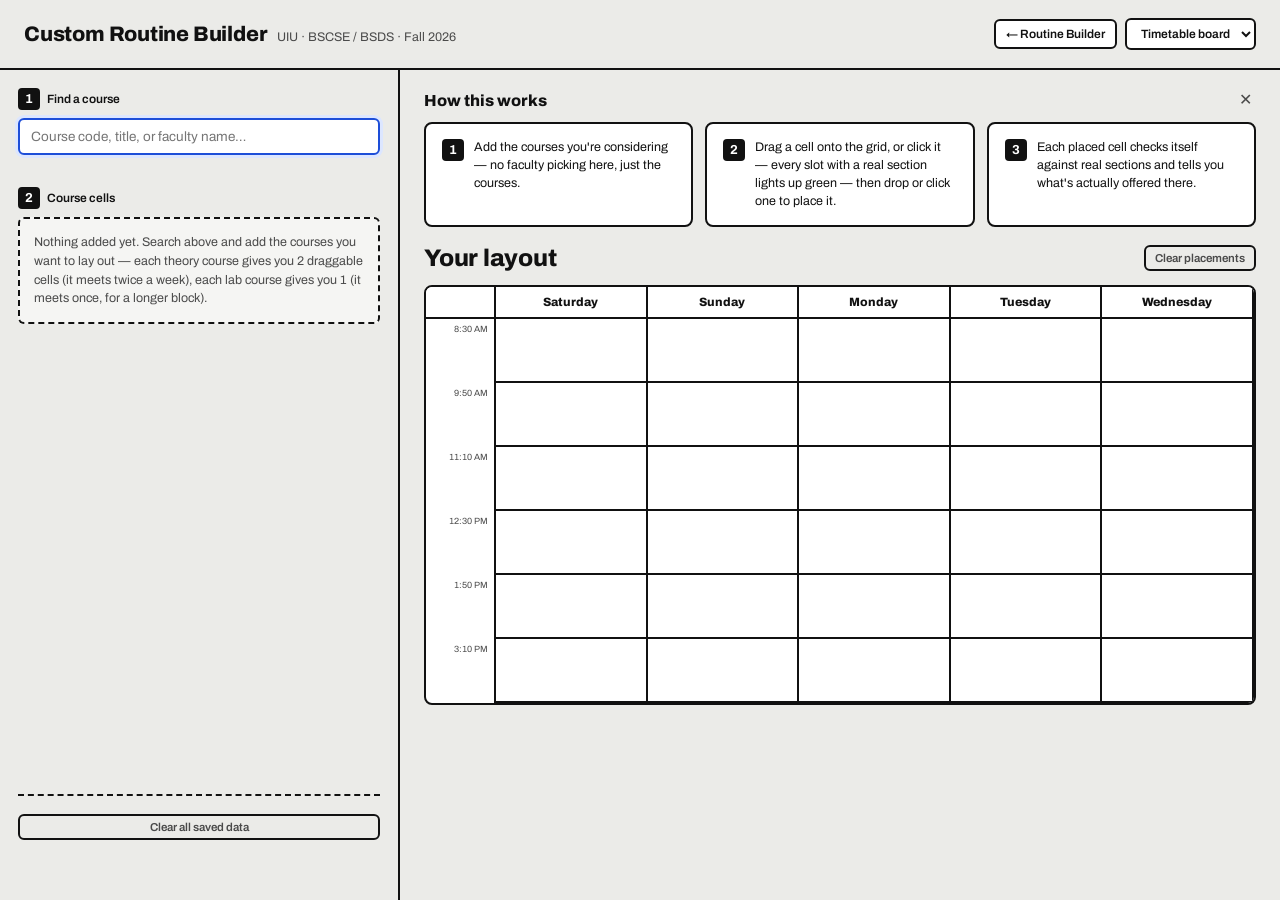
==== custom.html @ f7a24b92 "Custom Routine builder is introduced" ====
<!DOCTYPE html>
<html lang="en">
<head>
<meta charset="UTF-8">
<meta name="viewport" content="width=device-width, initial-scale=1, viewport-fit=cover">
<title>Custom Routine Builder — Fall 2026</title>
<link rel="preconnect" href="https://fonts.googleapis.com">
<link rel="preconnect" href="https://fonts.gstatic.com" crossorigin>
<link href="https://fonts.googleapis.com/css2?family=Archivo:wght@400;500;600;800&family=Bricolage+Grotesque:opsz,wght@12..96,500;12..96,700;12..96,800&family=Caveat:wght@500;700&family=Figtree:wght@400;500;600&family=Fraunces:opsz,wght@9..144,500;9..144,600;9..144,700&family=Hanken+Grotesk:wght@400;500;600&family=Plus+Jakarta+Sans:wght@400;500;600;700;800&display=swap" rel="stylesheet">
<link rel="stylesheet" href="style.css">
</head>
<body>

<div class="topbar">
  <div class="brand">
    <h1>Custom Routine Builder</h1>
    <span class="sub">UIU · BSCSE / BSDS · Fall 2026</span>
  </div>
  <div class="theme-controls">
    <a class="theme-toggle nav-link" href="index.html">← Routine Builder</a>
    <select id="conceptSelect" class="theme-toggle" aria-label="Design">
      <option value="board" selected>Timetable board</option>
      <option value="dusk">Campus dusk</option>
      <option value="diary">Study diary</option>
      <option value="soft">Soft studio</option>
    </select>
  </div>
</div>

<div class="layout">
  <aside class="sidebar">
    <div>
      <div class="panel-title"><span class="step-num">1</span> Find a course</div>
      <div class="search-box-wrap">
        <input type="text" id="searchBox" placeholder="Course code, title, or faculty name…" autocomplete="off">
        <button class="search-clear" id="searchClear" type="button" aria-label="Clear search" style="display:none">✕</button>
      </div>
      <div class="search-results" id="searchResults"></div>
    </div>

    <div>
      <div class="panel-title"><span class="step-num">2</span> Course cells</div>
      <div class="mycourses" id="myCourses">
        <div class="empty-note">Nothing added yet. Search above and add the courses you want to lay out — each theory course gives you 2 draggable cells (it meets twice a week), each lab course gives you 1 (it meets once, for a longer block).</div>
      </div>
    </div>

    <div class="reset-row">
      <button class="btn small ghost danger" id="resetBtn" type="button">Clear all saved data</button>
    </div>
  </aside>

  <main class="main">
    <div class="onboarding" id="onboarding">
      <div class="ob-header">
        <div class="ob-title">How this works</div>
        <button class="onboarding-close" id="onboardingClose" aria-label="Dismiss">✕</button>
      </div>
      <div class="ob-steps">
        <div class="ob-step"><span class="step-num">1</span> Add the courses you're considering — no faculty picking here, just the courses.</div>
        <div class="ob-step"><span class="step-num">2</span> Drag a cell onto the grid, or click it — every slot with a real section lights up green — then drop or click one to place it.</div>
        <div class="ob-step"><span class="step-num">3</span> Each placed cell checks itself against real sections and tells you what's actually offered there.</div>
      </div>
    </div>

    <div class="main-head">
      <h2>Your layout</h2>
      <div class="main-head-actions">
        <button class="btn small ghost" id="clearGridBtn" type="button">Clear placements</button>
      </div>
    </div>

    <div id="statusArea"></div>

    <div class="grid-wrap custom-grid-wrap" id="gridWrap">
      <div class="cgrid" id="cgrid"></div>
    </div>

    <div class="alt-list" id="placementDetail"></div>
  </main>
</div>

<script src="data.js"></script>
<script src="app-custom.js"></script>
</body>
</html>
---- style.css ----
/* ---------- concept skins ----------
     Four complete, fixed looks (not light/dark variants of one palette) —
     picked via [data-concept] on <html>. Diary is the default on bare :root.
     Each defines the full token set below: surfaces, ink, accent, status
     colors, 8 course-block color slots, radius/border-width scale, shadow
     treatment (including a block-specific one), fonts, the step-badge shape,
     and a few decorative switches (dotted background, washi tape, tilt). */
  :root[data-concept="diary"] {
    --paper: #EEF2F8; --paper-2: #F4F6FC; --paper-raised: #FFFFFF;
    --ink: #18213F; --ink-soft: #5B6485; --rule: #D5DCEC;
    --accent: #2D4FE0; --accent-ink: #1C3AA8; --accent-soft: #E2E8FF;
    --ok-bg: #DDF3E4; --ok-ink: #1B5E36; --danger-bg: #FFE1E6; --danger-ink: #8A2340;
    --c1: #CDC3FF; --c2: #BDE9D2; --c3: #FFE184; --c4: #FFC2D4;
    --c5: #C3D9FF; --c6: #D7F2C9; --c7: #FFD9A8; --c8: #E8C6FF;
    --blk-ink: #18213F;
    --r-lg: 14px; --r-md: 10px; --r-btn: 10px; --r-blk: 4px; --bw: 1px;
    --shadow: 0 2px 8px rgba(24,33,63,.07);
    --blk-shadow: 0 3px 8px rgba(24,33,63,.18); --blk-border: 0 solid transparent;
    --f-d: 'Bricolage Grotesque','Segoe UI',sans-serif; --f-b: 'Figtree','Segoe UI',sans-serif; --f-h: 'Caveat','Segoe UI',cursive;
    --hw: 700; --tilt-on: 1; --tape: block;
    --step-bg: transparent; --step-ink: #2D4FE0; --step-bd: 1.5px solid #2D4FE0; --step-r: 50%; --step-fs: 13px;
    --brand-deco: underline wavy #2D4FE0 2px;
    --bg-img: radial-gradient(#C6CFE4 1px, transparent 1.3px); --bg-size: 20px 20px;
    color-scheme: light;
  }
  :root[data-concept="soft"] {
    --paper: #F1EEFB; --paper-2: #F8F6FE; --paper-raised: #FFFFFF;
    --ink: #231F3A; --ink-soft: #6A6587; --rule: #E7E2F6;
    --accent: #6C4CF5; --accent-ink: #4A2FD1; --accent-soft: #EBE6FF;
    --ok-bg: #DFF5EA; --ok-ink: #1E6A46; --danger-bg: #FFE3EC; --danger-ink: #9A2A54;
    --c1: #E2D9FF; --c2: #D3F1E4; --c3: #FFE8C4; --c4: #FFD8E3;
    --c5: #D6E4FF; --c6: #E0F7E9; --c7: #FFEFD1; --c8: #F2DCFF;
    --blk-ink: #2A2347;
    --r-lg: 22px; --r-md: 14px; --r-btn: 999px; --r-blk: 14px; --bw: 1px;
    --shadow: 0 10px 30px rgba(84,62,170,.10);
    --blk-shadow: 0 4px 12px rgba(84,62,170,.14); --blk-border: 0 solid transparent;
    --f-d: 'Plus Jakarta Sans','Segoe UI',sans-serif; --f-b: 'Plus Jakarta Sans','Segoe UI',sans-serif; --f-h: 'Plus Jakarta Sans','Segoe UI',sans-serif;
    --hw: 700; --tilt-on: 0; --tape: none;
    --step-bg: #6C4CF5; --step-ink: #FFFFFF; --step-bd: 0 solid transparent; --step-r: 50%; --step-fs: 13px;
    --brand-deco: none;
    --bg-img: none; --bg-size: auto;
    color-scheme: light;
  }
  :root[data-concept="dusk"] {
    --paper: #1D1829; --paper-2: #201B2D; --paper-raised: #272135;
    --ink: #F4EFFA; --ink-soft: #AAA0C0; --rule: #3A3250;
    --accent: #F4B97A; --accent-ink: #F8CDA0; --accent-soft: #3B3047;
    --ok-bg: #20382F; --ok-ink: #A4E6C8; --danger-bg: #3E2430; --danger-ink: #F2A3BA;
    --c1: #B8A6F2; --c2: #8FD8BA; --c3: #F4B97A; --c4: #F2A3BA;
    --c5: #A6C6F2; --c6: #9ED9C9; --c7: #E8C98F; --c8: #D7A6E8;
    --blk-ink: #1D1829;
    --r-lg: 16px; --r-md: 11px; --r-btn: 10px; --r-blk: 10px; --bw: 1px;
    --shadow: none;
    --blk-shadow: none; --blk-border: 0 solid transparent;
    --f-d: 'Fraunces','Georgia',serif; --f-b: 'Hanken Grotesk','Segoe UI',sans-serif; --f-h: 'Fraunces','Georgia',serif;
    --hw: 600; --tilt-on: 0; --tape: none;
    --step-bg: transparent; --step-ink: #F4B97A; --step-bd: 1.5px solid #F4B97A; --step-r: 50%; --step-fs: 13px;
    --brand-deco: none;
    --bg-img: none; --bg-size: auto;
    color-scheme: dark;
  }
  :root, :root[data-concept="board"] {
    --paper: #EBEBE8; --paper-2: #F5F5F3; --paper-raised: #FFFFFF;
    --ink: #111111; --ink-soft: #4A4A4A; --rule: #111111;
    --accent: #1D4ED8; --accent-ink: #1638A8; --accent-soft: #DCE6FF;
    --ok-bg: #BFF0CF; --ok-ink: #0B3D1E; --danger-bg: #FFD1C2; --danger-ink: #7A1F0B;
    --c1: #9DB8FF; --c2: #7FDDA8; --c3: #FFD43B; --c4: #FF9B85;
    --c5: #B8CCFF; --c6: #A8E8C4; --c7: #FFE27A; --c8: #FFBCA8;
    --blk-ink: #111111;
    --r-lg: 8px; --r-md: 6px; --r-btn: 6px; --r-blk: 4px; --bw: 2px;
    --shadow: none;
    --blk-shadow: 2px 2px 0 #111111; --blk-border: 2px solid #111111;
    --f-d: 'Archivo','Arial Narrow',sans-serif; --f-b: 'Archivo','Segoe UI',sans-serif; --f-h: 'Archivo','Segoe UI',sans-serif;
    --hw: 800; --tilt-on: 0; --tape: none;
    --step-bg: #111111; --step-ink: #FFFFFF; --step-bd: 0 solid transparent; --step-r: 4px; --step-fs: 13px;
    --brand-deco: none;
    --bg-img: none; --bg-size: auto;
    color-scheme: light;
  }

  * { box-sizing: border-box; }
  html, body { height: 100%; }
  body {
    margin: 0;
    background-color: var(--paper); background-image: var(--bg-img); background-size: var(--bg-size);
    color: var(--ink);
    font-family: var(--f-b), system-ui, sans-serif;
    padding-top: env(safe-area-inset-top, 0px);
    padding-bottom: env(safe-area-inset-bottom, 0px);
    transition: background-color .2s, color .2s;
  }
  body::before {
    content: "";
    position: fixed;
    inset: 0 0 auto;
    height: env(safe-area-inset-top, 0px);
    background: var(--paper);
    z-index: 50;
  }
  h1, h2, h3 { font-family: var(--f-d); margin: 0; font-weight: var(--hw); letter-spacing: -.01em; }
  a { color: inherit; }

  .topbar {
    position: sticky; top: env(safe-area-inset-top, 0px); z-index: 20;
    display: flex; align-items: center; justify-content: space-between;
    gap: 12px; padding: 18px 24px; border-bottom: var(--bw) solid var(--rule);
    background: var(--paper);
  }
  .topbar .brand { display: flex; align-items: baseline; gap: 10px; flex-wrap: wrap; }
  .topbar h1 { font-size: 21px; text-decoration: var(--brand-deco); text-underline-offset: 6px; }
  .topbar .sub { font-size: 12.5px; color: var(--ink-soft); font-family: var(--f-b); }
  .theme-controls { display: flex; align-items: center; gap: 8px; }
  .theme-toggle {
    border: var(--bw) solid var(--rule); background: var(--paper-raised); color: var(--ink);
    border-radius: var(--r-btn); padding: 6px 10px; font-size: 12px; cursor: pointer; font-family: inherit; font-weight: 600;
  }
  select.theme-toggle { width: auto; padding-right: 8px; }
  a.theme-toggle.nav-link { text-decoration: none; display: inline-flex; align-items: center; font-weight: 600; }
  a.theme-toggle.nav-link:hover { background: var(--accent-soft); }

  .layout {
    display: grid;
    grid-template-columns: 400px 1fr;
    gap: 0;
    align-items: start;
  }
  @media (max-width: 900px) {
    .layout { grid-template-columns: 1fr; }
  }

  .sidebar {
    border-right: var(--bw) solid var(--rule);
    padding: 18px 18px 60px;
    display: flex; flex-direction: column; gap: 22px;
    min-height: calc(100vh - 70px);
  }
  @media (max-width: 900px) { .sidebar { border-right: none; border-bottom: var(--bw) solid var(--rule); min-height: 0; } }

  .panel-title {
    font-size: 12px; color: var(--ink); font-weight: 600; margin-bottom: 8px;
    display: flex; align-items: center; gap: 7px; font-family: var(--f-d);
  }
  /* Step/flow indicator — a distinct shape from the solid round .frank-num
     badge used for faculty ranking, so the two kinds of "numbered thing" in
     the UI never read as meaning the same thing. */
  .step-num {
    flex: 0 0 auto; width: 22px; height: 22px; border-radius: var(--step-r);
    background: var(--step-bg); color: var(--step-ink); border: var(--step-bd);
    font-family: var(--f-h); font-size: var(--step-fs); font-weight: 700;
    display: inline-flex; align-items: center; justify-content: center;
  }

  .onboarding { margin-bottom: 18px; }
  .onboarding .ob-header { display: flex; align-items: center; justify-content: space-between; margin-bottom: 10px; }
  .onboarding .ob-title { font-family: var(--f-d); font-weight: var(--hw); font-size: 16px; }
  .onboarding .ob-steps { display: flex; gap: 12px; flex-wrap: wrap; }
  .onboarding .ob-step {
    flex: 1 1 200px; display: flex; align-items: flex-start; gap: 10px; font-size: 12.5px; line-height: 1.45; color: var(--ink);
    border: var(--bw) solid var(--rule); border-radius: var(--r-lg);
    background: var(--paper-raised);
    box-shadow: var(--shadow);
    padding: 14px 16px;
  }
  .onboarding .ob-step .step-num { margin-top: 1px; }
  .onboarding-close {
    flex: 0 0 auto; background: none; border: none; color: var(--ink-soft);
    cursor: pointer; font-size: 16px; line-height: 1; padding: 4px;
  }
  .onboarding-close:hover { color: var(--danger-ink); }
  /* On mobile the sidebar already stacks above the routine and the numbered
     1·2·3 panels read in order as you scroll, so the explainer is redundant
     there — it only earns its space on wider screens. */
  @media (max-width: 900px) { .onboarding { display: none; } }

  input[type="text"], select {
    width: 100%; border: var(--bw) solid var(--rule); background: var(--paper-raised); color: var(--ink);
    border-radius: var(--r-md); padding: 9px 11px; font-size: 13.5px; font-family: inherit;
  }
  input[type="text"]:focus, select:focus { outline: 2px solid var(--accent); outline-offset: 1px; }

  .search-box-wrap { position: relative; }
  .search-box-wrap input {
    padding-right: 30px; border-color: var(--accent); box-shadow: 0 0 0 3px var(--accent-soft);
  }
  .search-clear {
    position: absolute; right: 5px; top: 50%; transform: translateY(-50%);
    background: none; border: none; color: var(--ink-soft); cursor: pointer;
    font-size: 15px; padding: 5px 6px; line-height: 1; border-radius: 50%;
  }
  .search-clear:hover { color: var(--danger-ink); background: var(--accent-soft); }
  .search-results { display: flex; flex-direction: column; gap: 6px; margin-top: 10px; max-height: 260px; overflow-y: auto; }
  .search-hit,
  .course-card {
    border: var(--bw) solid var(--rule);
    background: var(--paper-raised);
    box-shadow: var(--shadow);
  }
  .search-hit {
    display: flex; align-items: center; justify-content: space-between; gap: 8px;
    padding: 10px 12px; border-radius: var(--r-lg);
  }
  .search-hit .meta { font-size: 12.5px; line-height: 1.4; }
  .search-hit .code { font-weight: var(--hw); font-family: var(--f-d); font-size: 14px; }
  .search-hit .title { color: var(--ink-soft); }
  .search-hit .n { font-size: 11px; color: var(--ink-soft); }
  .btn {
    font-family: inherit; font-size: 12.5px; font-weight: 600; border-radius: var(--r-btn); border: var(--bw) solid var(--rule);
    background: var(--paper-raised); color: var(--ink); padding: 7px 13px; cursor: pointer; white-space: nowrap;
    transition: background .12s, transform .12s;
  }
  .btn:hover { background: var(--accent-soft); }
  .btn.solid { background: var(--accent); color: var(--paper-raised); border-color: var(--accent); }
  .btn.solid:hover { filter: brightness(1.05); }
  .btn.ghost { background: transparent; border-color: var(--rule); color: var(--ink-soft); }
  .btn:disabled { opacity: .45; cursor: not-allowed; }
  .btn.small { padding: 5px 9px; font-size: 11.5px; }
  :root[data-concept="board"] .btn.solid { box-shadow: 3px 3px 0 var(--ink); }
  :root[data-concept="board"] .btn.solid:active { transform: translate(2px,2px); box-shadow: 1px 1px 0 var(--ink); }

  .mycourses { display: flex; flex-direction: column; gap: 10px; }
  .course-card { border-radius: var(--r-lg); padding: 14px 15px; }
  .course-card .head { display: flex; align-items: flex-start; justify-content: space-between; gap: 8px; }
  .course-card .code { font-family: var(--f-d); font-weight: var(--hw); font-size: 15.5px; }
  .course-card .title { font-size: 12.5px; color: var(--ink-soft); margin-top: 1px; }
  .course-card .credit { font-size: 11px; color: var(--ink-soft); margin-top: 2px; }
  .remove-x { background: none; border: none; color: var(--ink-soft); cursor: pointer; font-size: 17px; line-height: 1; padding: 2px 4px; border-radius: 50%; }
  .remove-x:hover { color: var(--danger-ink); background: var(--accent-soft); }

  .frank-add-row { margin-top: 10px; margin-bottom: 8px; }
  .frank-add-row select { font-size: 12.5px; padding: 8px 10px; background: var(--paper-2); }
  .frank-max-note {
    display: inline-flex; align-items: center; gap: 5px; font-size: 10.5px; font-weight: 600;
    color: var(--accent-ink); background: var(--accent-soft); border-radius: var(--r-btn); padding: 6px 12px;
  }
  .frank-max-note::before { content: "✓"; font-size: 9px; }
  .frank-list {
    border: var(--bw) solid var(--rule); border-radius: var(--r-md); overflow: hidden;
    background: var(--paper-raised);
  }
  .frank-empty { font-size: 11.5px; color: var(--ink-soft); text-align: center; padding: 14px 10px; }
  .frank-row {
    display: flex; align-items: center; gap: 7px; padding: 8px 10px;
    border-bottom: var(--bw) solid var(--rule); background: var(--paper-raised);
    font-size: 12.5px; cursor: grab; touch-action: none; user-select: none;
  }
  .frank-row:last-child { border-bottom: none; }
  .frank-row.dragging { cursor: grabbing; background: var(--accent-soft); }
  .frank-num {
    flex: 0 0 auto; width: 18px; height: 18px; border-radius: 50%;
    background: var(--accent); color: var(--paper-raised); font-size: 10px; font-weight: 700;
    display: flex; align-items: center; justify-content: center;
  }
  .frank-name { flex: 1 1 auto; overflow: hidden; text-overflow: ellipsis; white-space: nowrap; }
  .frank-remove {
    flex: 0 0 auto; background: none; border: none; color: var(--ink-soft); opacity: .6;
    cursor: pointer; font-size: 12px; padding: 2px 3px; line-height: 1;
  }
  .frank-remove:hover { color: var(--danger-ink); opacity: 1; }
  .frank-handle { flex: 0 0 auto; color: var(--ink-soft); font-size: 13px; opacity: .55; letter-spacing: -1px; }

  .saved-picker { display: flex; align-items: center; gap: 6px; }
  .saved-picker .saved-label { font-size: 11px; color: var(--ink-soft); white-space: nowrap; }
  .saved-picker select { max-width: 170px; font-size: 12px; padding: 6px 8px; }
  .saved-meta { font-size: 11.5px; color: var(--ink-soft); margin: -6px 0 12px; min-height: 1em; }
  .icon-btn {
    flex: 0 0 auto; border: var(--bw) solid var(--rule); background: var(--paper-raised); color: var(--ink-soft);
    border-radius: var(--r-md); padding: 6px 9px; font-size: 13px; cursor: pointer; font-family: inherit;
  }
  .icon-btn:hover { color: var(--danger-ink); border-color: var(--danger-ink); }
  .icon-btn:disabled { opacity: .4; cursor: not-allowed; color: var(--ink-soft); border-color: var(--rule); }

  .empty-note {
    font-size: 12.5px; color: var(--ink-soft); line-height: 1.5;
    border: var(--bw) dashed var(--rule); border-radius: var(--r-md); padding: 14px; background: var(--paper-2);
  }

  .generate-bar { display: flex; flex-direction: column; gap: 8px; }
  .generate-bar .row { display: flex; gap: 8px; }
  .generate-bar .btn.solid { padding: 13px 16px; font-size: 14px; }

  .reset-row { margin-top: auto; padding-top: 18px; border-top: var(--bw) dashed var(--rule); }
  .reset-row .btn { width: 100%; color: var(--ink-soft); }
  .reset-row .btn.danger:hover { background: var(--danger-bg); color: var(--danger-ink); border-color: var(--danger-ink); }

  .main { padding: 18px 24px 80px; }
  .main-head { display: flex; align-items: flex-end; justify-content: space-between; gap: 12px; flex-wrap: wrap; margin-bottom: 14px; }
  .main-head h2 { font-size: 24px; }
  .main-head-actions { display: flex; align-items: center; gap: 10px; flex-wrap: wrap; }
  .main-head .alt-nav { display: flex; align-items: center; gap: 8px; font-size: 16px; color: var(--ink-soft); font-family: var(--f-h); }

  .status-banner { font-size: 13px; padding: 12px 16px; border-radius: var(--r-md); margin-bottom: 14px; border: var(--bw) solid transparent; font-weight: 500; }
  .status-banner.ok { color: var(--ok-ink); background: var(--ok-bg); }
  .status-banner.warn { color: var(--danger-ink); background: var(--danger-bg); }
  .status-banner:empty { display: none; margin: 0; padding: 0; border: none; }
  :root[data-concept="board"] .status-banner { border-color: var(--ink); }

  .summary-strip { display: flex; gap: 18px 30px; flex-wrap: wrap; margin-bottom: 16px; }
  .summary-item { display: flex; align-items: baseline; gap: 6px; font-size: 13px; color: var(--ink-soft); }
  .summary-item b { color: var(--ink); font-family: var(--f-d); font-size: 22px; font-weight: var(--hw); letter-spacing: -.02em; }

  /* Compact but roomier than a cell-cramped spreadsheet. overflow-y is pinned
     to hidden on purpose: leaving it unset makes the browser implicitly treat
     it as "auto" too (since overflow-x isn't visible), which shows a stray
     vertical scrollbar the moment content is even 1px taller than the box. */
  .grid-wrap {
    max-width: 900px;
    overflow-x: auto; overflow-y: hidden;
    border: var(--bw) solid var(--rule); border-radius: var(--r-lg); background: var(--paper-raised); box-shadow: var(--shadow);
  }
  .grid {
    display: grid;
    min-width: 460px;
    grid-template-columns: 54px repeat(var(--ndays), 1fr);
  }
  .grid .corner { border-bottom: var(--bw) solid var(--rule); border-right: var(--bw) solid var(--rule); background: var(--paper-raised); }
  .grid .daycol-head {
    padding: 8px 4px; text-align: center; font-family: var(--f-d); font-weight: var(--hw); font-size: 12px;
    border-bottom: var(--bw) solid var(--rule); border-right: var(--bw) solid var(--rule); background: var(--paper-raised);
    position: sticky; top: 0;
  }
  .grid .daycol-head:last-child { border-right: none; }
  .hourlabels { position: relative; border-right: var(--bw) solid var(--rule); }
  .hourlabels .hl { position: absolute; left: 0; right: 3px; text-align: right; font-size: 9px; color: var(--ink-soft); transform: translateY(-6px); font-variant-numeric: tabular-nums; }
  .daybody { position: relative; border-right: var(--bw) solid var(--rule); }
  .daybody:nth-child(odd) { background: var(--paper-2); }
  .daybody:last-child { border-right: none; }
  .slotline { position: absolute; left: 0; right: 0; border-top: var(--bw) solid var(--rule); }
  .block {
    position: absolute; left: 3px; right: 3px; border-radius: var(--r-blk); padding: 4px 6px; overflow: hidden;
    font-size: 8.5px; line-height: 1.28; color: var(--blk-ink); cursor: default;
    background: var(--bc);
    border: var(--blk-border);
    box-shadow: var(--blk-shadow);
    transform: rotate(calc(var(--tilt, 0) * var(--tilt-on) * 1deg));
    transition: transform .15s, box-shadow .15s;
  }
  .block:hover { transform: translateY(-2px) rotate(0deg); z-index: 3; }
  .block::before {
    content: ""; display: var(--tape); position: absolute; top: 1px; left: 50%; width: 26px; height: 8px;
    transform: translateX(-50%) rotate(-2deg); background: rgba(255,255,255,.65); box-shadow: 0 0 0 1px rgba(24,33,63,.06);
  }
  .block .bcode { font-weight: var(--hw); font-family: var(--f-d); font-size: 9px; }
  .block .bfac { opacity: .85; }
  .block.conflict { outline: 2px solid var(--danger-ink); outline-offset: -2px; }

  .alt-list { margin-top: 18px; }
  .alt-list h2, .alt-list h3 { font-size: 16px; margin-bottom: 10px; }
  .alt-list .section-table { width: 100%; border-collapse: collapse; font-size: 12.5px; }
  .section-table th { text-align: left; font-weight: 600; color: var(--ink-soft); font-size: 11px; padding: 8px 10px; border-bottom: var(--bw) solid var(--rule); background: var(--paper-2); }
  .section-table td { padding: 9px 10px; border-bottom: var(--bw) solid var(--rule); }
  .section-table tr:last-child td { border-bottom: none; }
  .section-table td:first-child { font-family: var(--f-d); font-weight: var(--hw); white-space: nowrap; }
  .swatch { width: 10px; height: 10px; border-radius: 3px; display: inline-block; margin-right: 6px; vertical-align: -1px; }

  ::-webkit-scrollbar { height: 9px; width: 9px; }
  ::-webkit-scrollbar-thumb { background: var(--rule); border-radius: 6px; }

  /* ---------- custom routine builder (discrete drag-and-drop grid) ---------- */
  .cgrid {
    display: grid;
    min-width: 480px;
    grid-template-columns: 70px repeat(var(--ndays), 1fr);
    grid-template-rows: auto repeat(6, 64px);
  }
  .cgrid-corner, .cgrid-head {
    border-bottom: var(--bw) solid var(--rule); border-right: var(--bw) solid var(--rule); background: var(--paper-raised);
  }
  .cgrid-head { text-align: center; padding: 8px 4px; font-family: var(--f-d); font-weight: var(--hw); font-size: 12px; }
  .cgrid-time {
    grid-column: 1; display: flex; align-items: flex-start; justify-content: flex-end; padding: 5px 6px 0 0;
    font-size: 9px; color: var(--ink-soft); border-right: var(--bw) solid var(--rule); font-variant-numeric: tabular-nums;
  }
  .drop-cell { border-right: var(--bw) solid var(--rule); border-bottom: var(--bw) solid var(--rule); position: relative; }
  /* Availability preview: the instant a chip or placed token is picked up —
     by dragging OR by clicking — every legal slot lights up, so the whole
     grid shows the options at once instead of just whatever's under the
     cursor: a strong green for slots with a real section actually offered
     there, a softer amber for slots that are merely free. .cell-hover adds
     a plain ring on top, tracking the pointer during an active drag, without
     fighting that green/amber coloring. */
  .drop-cell.slot-available { background: var(--ok-bg); cursor: pointer; box-shadow: inset 0 0 0 2px var(--ok-ink); }
  .drop-cell.slot-available:hover { filter: brightness(1.08); }
  /* Tracks the pointer during a drag, so the cell currently under the
     cursor is always clearly marked — including when it's one that already
     has a placed token sitting on it, which is why this targets whichever
     of the two (the empty cell or the token on top of it) is actually
     visible at that point. */
  .drop-cell.cell-hover { box-shadow: inset 0 0 0 3px var(--accent); z-index: 2; }
  .placed-token.cell-hover { outline: 3px solid var(--accent); outline-offset: 1px; }
  .cell-chip.chip-active { outline: 2px solid var(--accent); outline-offset: 1px; }
  .placed-token.token-active { outline: 2px solid var(--accent); outline-offset: 1px; }

  /* Floating chip that follows the pointer during a drag, offset above the
     actual finger/cursor position so the cell being targeted — below the
     ghost, where the finger or cursor really is — stays fully visible. */
  .drag-ghost {
    position: fixed; z-index: 100; pointer-events: none;
    transform: translate(-50%, -100%);
    background: var(--bc); color: var(--blk-ink);
    border: var(--blk-border); border-radius: var(--r-blk);
    padding: 6px 10px; font-size: 11px; font-weight: 700; font-family: var(--f-d);
    box-shadow: 0 4px 14px rgba(0,0,0,.3);
    white-space: nowrap;
  }

  .placed-token {
    /* No margin — a gap here would leave a thin strip where the (separate,
       non-draggable) drop-cell underneath shows through, which is exactly
       what made the grab cursor feel like it came and went depending on
       the exact pixel the mouse was on. The 1px inset line below gives the
       same "card" separation from neighboring cells without shrinking the
       actual draggable area at all. */
    margin: 0; border-radius: var(--r-blk); padding: 5px 7px; overflow: hidden; cursor: grab;
    background: var(--bc); color: var(--blk-ink); border: var(--blk-border);
    box-shadow: var(--blk-shadow), inset 0 0 0 1px var(--paper);
    display: flex; flex-direction: column; gap: 2px;
    touch-action: none; user-select: none; -webkit-user-drag: none;
  }
  .placed-token.dragging { opacity: .5; }
  .pt-head { display: flex; align-items: center; justify-content: space-between; gap: 4px; }
  .pt-code { font-family: var(--f-d); font-weight: var(--hw); font-size: 11px; }
  .pt-remove { background: none; border: none; color: var(--blk-ink); opacity: .6; cursor: pointer; font-size: 11px; padding: 0 2px; line-height: 1; }
  .pt-remove:hover { opacity: 1; }
  .pt-kind { font-size: 9px; opacity: .85; }
  /* Anchored to --blk-ink (always dark, since every concept's course-block
     colors are light pastels) rather than the page-level --ok-ink/
     --danger-ink, which are tuned for contrast against the *page* background
     — on a dark concept like dusk those turn out pale-on-pale and nearly
     unreadable sitting on top of a block instead. */
  .pt-match { font-size: 9px; font-weight: 700; margin-top: auto; }
  .pt-match.warn { color: color-mix(in srgb, var(--blk-ink) 45%, #9c2b2b 55%); }
  .pt-match.ok { color: color-mix(in srgb, var(--blk-ink) 55%, #1f7a4a 45%); }

  .cell-tray { display: flex; flex-wrap: wrap; gap: 6px; margin-top: 10px; }
  .cell-tray-empty { font-size: 11px; color: var(--ink-soft); font-style: italic; }
  .cell-chip {
    border: var(--bw) dashed var(--accent); border-radius: var(--r-md); padding: 7px 10px;
    font-size: 11.5px; font-weight: 600; color: var(--accent-ink); background: var(--accent-soft);
    cursor: grab; touch-action: none; user-select: none; -webkit-user-drag: none;
  }
  .cell-chip.dragging { opacity: .5; }
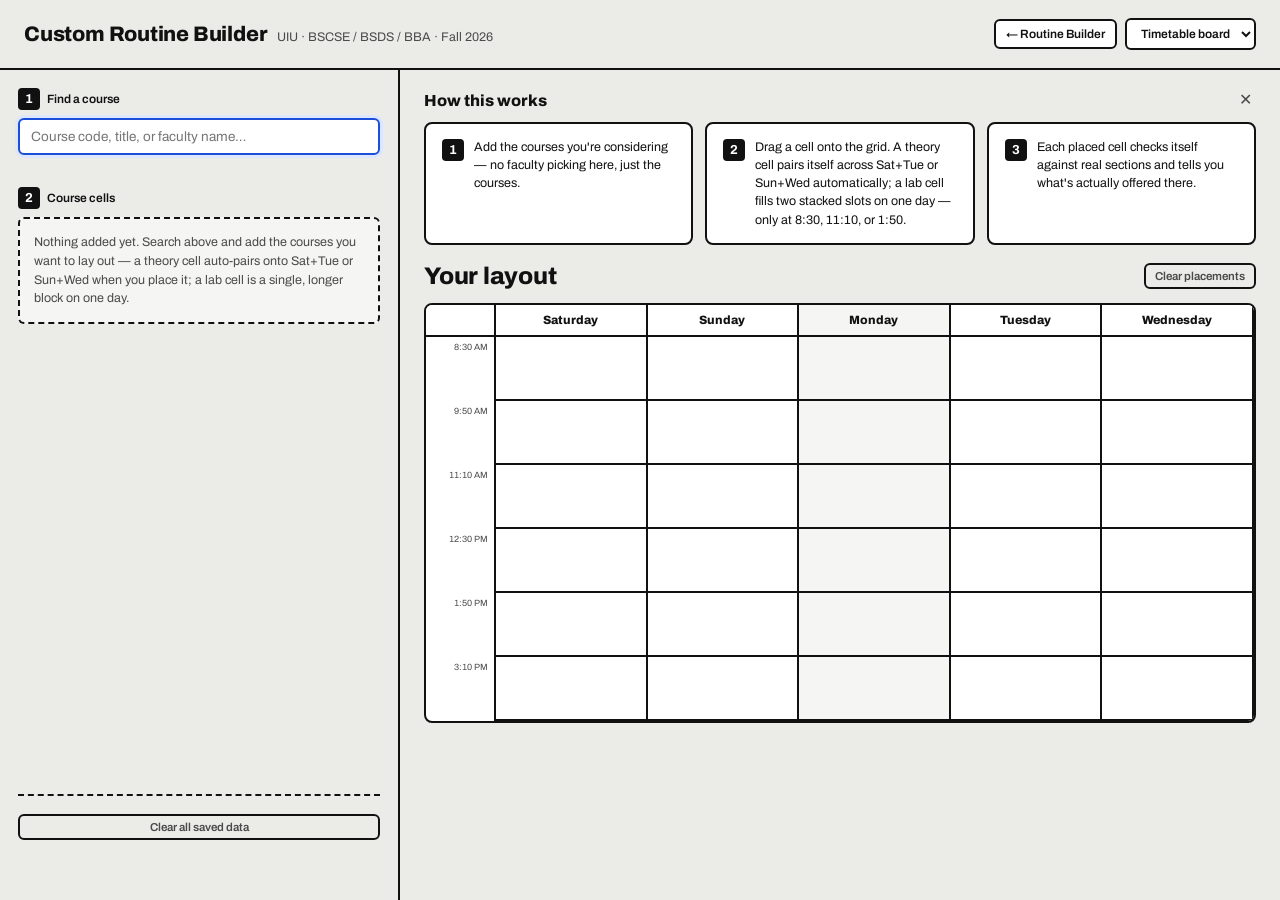
==== commit 610e51a3: "Integrated BBA Dept" ====
--- a/custom.html
+++ b/custom.html
@@ -14,7 +14,7 @@
 <div class="topbar">
   <div class="brand">
     <h1>Custom Routine Builder</h1>
-    <span class="sub">UIU · BSCSE / BSDS · Fall 2026</span>
+    <span class="sub">UIU · BSCSE / BSDS / BBA · Fall 2026</span>
   </div>
   <div class="theme-controls">
     <a class="theme-toggle nav-link" href="index.html">← Routine Builder</a>
@@ -41,7 +41,7 @@
     <div>
       <div class="panel-title"><span class="step-num">2</span> Course cells</div>
       <div class="mycourses" id="myCourses">
-        <div class="empty-note">Nothing added yet. Search above and add the courses you want to lay out — each theory course gives you 2 draggable cells (it meets twice a week), each lab course gives you 1 (it meets once, for a longer block).</div>
+        <div class="empty-note">Nothing added yet. Search above and add the courses you want to lay out — a theory cell auto-pairs onto Sat+Tue or Sun+Wed when you place it; a lab cell is a single, longer block on one day.</div>
       </div>
     </div>
 
@@ -58,7 +58,7 @@
       </div>
       <div class="ob-steps">
         <div class="ob-step"><span class="step-num">1</span> Add the courses you're considering — no faculty picking here, just the courses.</div>
-        <div class="ob-step"><span class="step-num">2</span> Drag a cell onto the grid, or click it — every slot with a real section lights up green — then drop or click one to place it.</div>
+        <div class="ob-step"><span class="step-num">2</span> Drag a cell onto the grid. A theory cell pairs itself across Sat+Tue or Sun+Wed automatically; a lab cell fills two stacked slots on one day — only at 8:30, 11:10, or 1:50.</div>
         <div class="ob-step"><span class="step-num">3</span> Each placed cell checks itself against real sections and tells you what's actually offered there.</div>
       </div>
     </div>
--- a/style.css
+++ b/style.css
@@ -218,7 +218,8 @@
   :root[data-concept="board"] .btn.solid:active { transform: translate(2px,2px); box-shadow: 1px 1px 0 var(--ink); }
 
   .mycourses { display: flex; flex-direction: column; gap: 10px; }
-  .course-card { border-radius: var(--r-lg); padding: 14px 15px; }
+  .course-card { border-radius: var(--r-lg); padding: 14px 15px; cursor: pointer; }
+  .course-card.previewing { outline: 2px solid var(--accent); outline-offset: 1px; }
   .course-card .head { display: flex; align-items: flex-start; justify-content: space-between; gap: 8px; }
   .course-card .code { font-family: var(--f-d); font-weight: var(--hw); font-size: 15.5px; }
   .course-card .title { font-size: 12.5px; color: var(--ink-soft); margin-top: 1px; }
@@ -371,50 +372,22 @@
     font-size: 9px; color: var(--ink-soft); border-right: var(--bw) solid var(--rule); font-variant-numeric: tabular-nums;
   }
   .drop-cell { border-right: var(--bw) solid var(--rule); border-bottom: var(--bw) solid var(--rule); position: relative; }
-  /* Availability preview: the instant a chip or placed token is picked up —
-     by dragging OR by clicking — every legal slot lights up, so the whole
-     grid shows the options at once instead of just whatever's under the
-     cursor: a strong green for slots with a real section actually offered
-     there, a softer amber for slots that are merely free. .cell-hover adds
-     a plain ring on top, tracking the pointer during an active drag, without
-     fighting that green/amber coloring. */
-  .drop-cell.slot-available { background: var(--ok-bg); cursor: pointer; box-shadow: inset 0 0 0 2px var(--ok-ink); }
-  .drop-cell.slot-available:hover { filter: brightness(1.08); }
-  /* Tracks the pointer during a drag, so the cell currently under the
-     cursor is always clearly marked — including when it's one that already
-     has a placed token sitting on it, which is why this targets whichever
-     of the two (the empty cell or the token on top of it) is actually
-     visible at that point. */
-  .drop-cell.cell-hover { box-shadow: inset 0 0 0 3px var(--accent); z-index: 2; }
-  .placed-token.cell-hover { outline: 3px solid var(--accent); outline-offset: 1px; }
-  .cell-chip.chip-active { outline: 2px solid var(--accent); outline-offset: 1px; }
-  .placed-token.token-active { outline: 2px solid var(--accent); outline-offset: 1px; }
-
-  /* Floating chip that follows the pointer during a drag, offset above the
-     actual finger/cursor position so the cell being targeted — below the
-     ghost, where the finger or cursor really is — stays fully visible. */
-  .drag-ghost {
-    position: fixed; z-index: 100; pointer-events: none;
-    transform: translate(-50%, -100%);
-    background: var(--bc); color: var(--blk-ink);
-    border: var(--blk-border); border-radius: var(--r-blk);
-    padding: 6px 10px; font-size: 11px; font-weight: 700; font-family: var(--f-d);
-    box-shadow: 0 4px 14px rgba(0,0,0,.3);
-    white-space: nowrap;
-  }
+  /* Monday doesn't pair with another day the way Sat+Tue and Sun+Wed do —
+     it's effectively a lab-only day here — so it's tinted a touch differently
+     to set it apart from the four paired days at a glance. */
+  .drop-cell.mon-col, .cgrid-head.mon-col { background: var(--paper-2); }
+  /* Click a course card (or start dragging one of its cells) and every slot
+     with a real section lights up — a static, whole-grid preview, separate
+     from the single-cell drop-ok/drop-bad highlight below that tracks the
+     live cursor position during a drag. */
+  .drop-cell.slot-available { background: var(--ok-bg); box-shadow: inset 0 0 0 2px var(--ok-ink); }
+  .drop-cell.drop-ok { background: var(--ok-bg); }
+  .drop-cell.drop-bad { background: var(--danger-bg); }
 
   .placed-token {
-    /* No margin — a gap here would leave a thin strip where the (separate,
-       non-draggable) drop-cell underneath shows through, which is exactly
-       what made the grab cursor feel like it came and went depending on
-       the exact pixel the mouse was on. The 1px inset line below gives the
-       same "card" separation from neighboring cells without shrinking the
-       actual draggable area at all. */
-    margin: 0; border-radius: var(--r-blk); padding: 5px 7px; overflow: hidden; cursor: grab;
-    background: var(--bc); color: var(--blk-ink); border: var(--blk-border);
-    box-shadow: var(--blk-shadow), inset 0 0 0 1px var(--paper);
-    display: flex; flex-direction: column; gap: 2px;
-    touch-action: none; user-select: none; -webkit-user-drag: none;
+    margin: 2px; border-radius: var(--r-blk); padding: 5px 7px; overflow: hidden; cursor: grab;
+    background: var(--bc); color: var(--blk-ink); border: var(--blk-border); box-shadow: var(--blk-shadow);
+    display: flex; flex-direction: column; gap: 2px; touch-action: none; user-select: none;
   }
   .placed-token.dragging { opacity: .5; }
   .pt-head { display: flex; align-items: center; justify-content: space-between; gap: 4px; }
@@ -422,20 +395,15 @@
   .pt-remove { background: none; border: none; color: var(--blk-ink); opacity: .6; cursor: pointer; font-size: 11px; padding: 0 2px; line-height: 1; }
   .pt-remove:hover { opacity: 1; }
   .pt-kind { font-size: 9px; opacity: .85; }
-  /* Anchored to --blk-ink (always dark, since every concept's course-block
-     colors are light pastels) rather than the page-level --ok-ink/
-     --danger-ink, which are tuned for contrast against the *page* background
-     — on a dark concept like dusk those turn out pale-on-pale and nearly
-     unreadable sitting on top of a block instead. */
   .pt-match { font-size: 9px; font-weight: 700; margin-top: auto; }
-  .pt-match.warn { color: color-mix(in srgb, var(--blk-ink) 45%, #9c2b2b 55%); }
-  .pt-match.ok { color: color-mix(in srgb, var(--blk-ink) 55%, #1f7a4a 45%); }
+  .pt-match.warn { color: var(--danger-ink); }
+  .pt-match.ok { color: var(--ok-ink); }
 
   .cell-tray { display: flex; flex-wrap: wrap; gap: 6px; margin-top: 10px; }
   .cell-tray-empty { font-size: 11px; color: var(--ink-soft); font-style: italic; }
   .cell-chip {
     border: var(--bw) dashed var(--accent); border-radius: var(--r-md); padding: 7px 10px;
     font-size: 11.5px; font-weight: 600; color: var(--accent-ink); background: var(--accent-soft);
-    cursor: grab; touch-action: none; user-select: none; -webkit-user-drag: none;
+    cursor: grab; touch-action: none; user-select: none;
   }
   .cell-chip.dragging { opacity: .5; }
